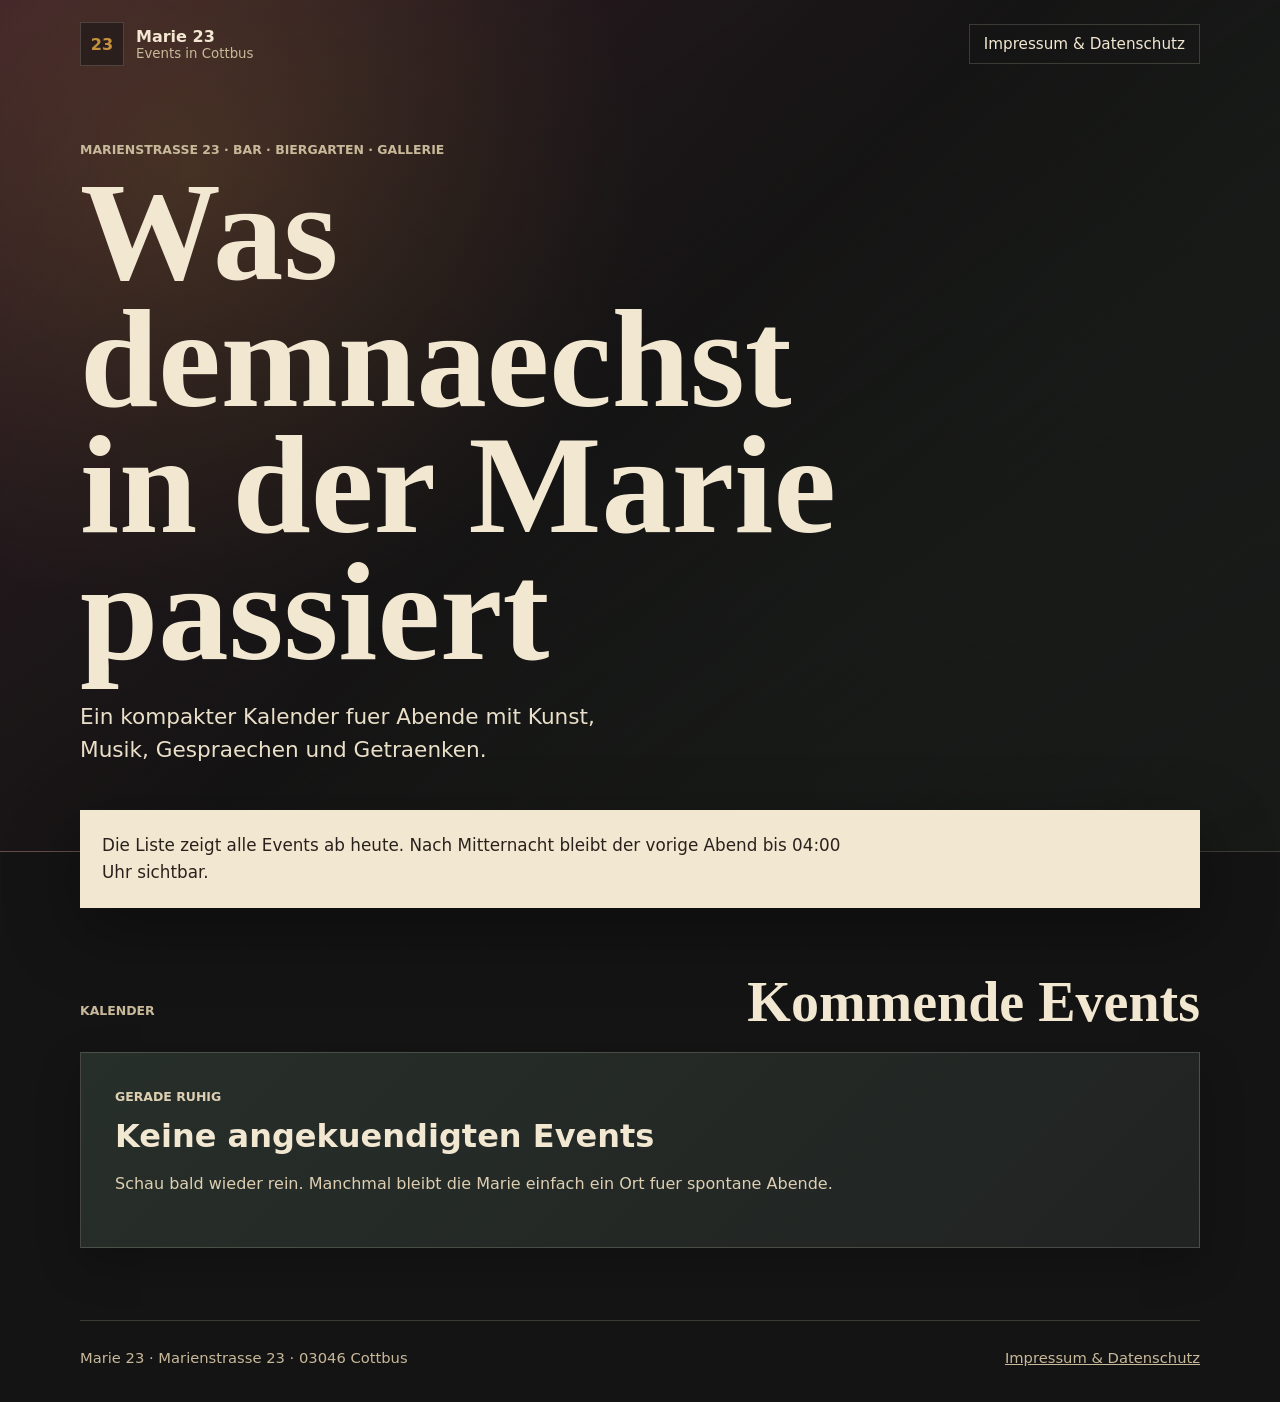
==== index.html @ bca24b2e "Add initial project files including HTML, CSS, JavaScript, and data structure for event management" ====
<!doctype html>
<html lang="de">
  <head>
    <meta charset="utf-8">
    <meta name="viewport" content="width=device-width, initial-scale=1">
    <meta name="description" content="Kommende Events in der Marie 23 in Cottbus.">
    <title>Marie 23 | Events</title>
    <link rel="stylesheet" href="src/styles.css">
    <script src="src/app.js" defer></script>
  </head>
  <body>
    <header class="site-header">
      <nav class="nav" aria-label="Hauptnavigation">
        <a class="brand" href="index.html" aria-label="Marie 23 Events">
          <span class="brand-mark">23</span>
          <span>
            <strong>Marie 23</strong>
            <small>Events in Cottbus</small>
          </span>
        </a>
        <a class="nav-link" href="impressum-datenschutz.html">Impressum & Datenschutz</a>
      </nav>

      <section class="hero" aria-labelledby="page-title">
        <div class="hero-content">
          <p class="eyebrow">Marienstrasse 23 · Bar · Biergarten · Gallerie</p>
          <h1 id="page-title">Was demnaechst in der Marie passiert</h1>
          <p>
            Ein kompakter Kalender fuer Abende mit Kunst, Musik, Gespraechen und Getraenken.
          </p>
        </div>
      </section>
    </header>

    <main class="page">
      <section class="intro" aria-label="Kurzinfo">
        <p>
          Die Liste zeigt alle Events ab heute. Nach Mitternacht bleibt der vorige Abend bis 04:00 Uhr sichtbar.
        </p>
      </section>

      <section class="events-section" aria-labelledby="events-title">
        <div class="section-heading">
          <p class="eyebrow">Kalender</p>
          <h2 id="events-title">Kommende Events</h2>
        </div>

        <div id="event-list" class="event-list" aria-live="polite">
          <p class="loading">Events werden geladen...</p>
        </div>
      </section>
    </main>

    <footer class="site-footer">
      <span>Marie 23 · Marienstrasse 23 · 03046 Cottbus</span>
      <a href="impressum-datenschutz.html">Impressum & Datenschutz</a>
    </footer>
  </body>
</html>
---- src/styles.css ----
:root {
  color-scheme: dark;
  --bg: #151414;
  --panel: #202322;
  --panel-soft: #28302b;
  --paper: #f2e8d2;
  --paper-muted: #c8b99a;
  --amber: #c6913e;
  --brick: #a84747;
  --green: #6f8d5c;
  --line: rgba(242, 232, 210, 0.18);
  --shadow: 0 22px 70px rgba(0, 0, 0, 0.35);
  font-family: Inter, ui-sans-serif, system-ui, -apple-system, BlinkMacSystemFont, "Segoe UI", sans-serif;
}

* {
  box-sizing: border-box;
}

body {
  min-width: 320px;
  margin: 0;
  color: var(--paper);
  background:
    linear-gradient(rgba(21, 20, 20, 0.78), rgba(21, 20, 20, 0.9)),
    repeating-linear-gradient(90deg, rgba(255, 255, 255, 0.03) 0 1px, transparent 1px 80px),
    var(--bg);
}

a {
  color: inherit;
}

.site-header {
  min-height: 74vh;
  background:
    linear-gradient(145deg, rgba(21, 20, 20, 0.1), rgba(21, 20, 20, 0.84)),
    radial-gradient(circle at 15% 20%, rgba(198, 145, 62, 0.26), transparent 28rem),
    linear-gradient(135deg, #3b1f2a 0%, #151414 48%, #213428 100%);
  border-bottom: 1px solid var(--line);
}

.site-header.compact {
  min-height: auto;
}

.nav {
  width: min(1120px, calc(100% - 32px));
  margin: 0 auto;
  padding: 22px 0;
  display: flex;
  align-items: center;
  justify-content: space-between;
  gap: 18px;
}

.brand {
  display: inline-flex;
  align-items: center;
  gap: 12px;
  text-decoration: none;
}

.brand-mark {
  width: 44px;
  height: 44px;
  display: grid;
  place-items: center;
  border: 1px solid var(--line);
  background: rgba(21, 20, 20, 0.52);
  color: var(--amber);
  font-weight: 800;
}

.brand strong,
.brand small {
  display: block;
}

.brand small,
.eyebrow,
.event-meta,
.site-footer {
  color: var(--paper-muted);
}

.nav-link {
  padding: 10px 14px;
  border: 1px solid var(--line);
  text-decoration: none;
  font-size: 0.95rem;
}

.nav-link:hover {
  border-color: rgba(198, 145, 62, 0.7);
}

.hero {
  width: min(1120px, calc(100% - 32px));
  min-height: calc(74vh - 89px);
  margin: 0 auto;
  display: flex;
  align-items: center;
}

.hero-content {
  max-width: 760px;
  padding: 54px 0 84px;
}

.eyebrow {
  margin: 0 0 12px;
  font-size: 0.78rem;
  font-weight: 800;
  letter-spacing: 0;
  text-transform: uppercase;
}

h1,
h2,
h3,
p {
  overflow-wrap: anywhere;
}

h1 {
  margin: 0;
  max-width: 12ch;
  font-family: Georgia, "Times New Roman", serif;
  font-size: clamp(3.25rem, 11vw, 8.8rem);
  line-height: 0.9;
  letter-spacing: 0;
}

.hero p:last-child {
  max-width: 540px;
  margin: 24px 0 0;
  color: #eadfc8;
  font-size: clamp(1.05rem, 2vw, 1.35rem);
  line-height: 1.55;
}

.page {
  width: min(1120px, calc(100% - 32px));
  margin: 0 auto;
}

.intro {
  margin: -42px 0 54px;
  padding: 22px;
  background: var(--paper);
  color: #2b211c;
  box-shadow: var(--shadow);
}

.intro p {
  max-width: 760px;
  margin: 0;
  font-size: 1.05rem;
  line-height: 1.6;
}

.events-section {
  padding: 12px 0 72px;
}

.section-heading {
  display: flex;
  align-items: end;
  justify-content: space-between;
  gap: 24px;
  margin-bottom: 22px;
}

h2 {
  margin: 0;
  font-family: Georgia, "Times New Roman", serif;
  font-size: clamp(2rem, 5vw, 3.5rem);
  line-height: 1;
}

.event-list {
  display: grid;
  gap: 14px;
}

.event-card,
.empty-state,
.legal-content {
  border: 1px solid var(--line);
  background: linear-gradient(135deg, rgba(40, 48, 43, 0.96), rgba(32, 35, 34, 0.96));
  box-shadow: 0 16px 40px rgba(0, 0, 0, 0.22);
}

.event-card {
  display: grid;
  grid-template-columns: 132px 1fr;
  min-height: 148px;
}

.event-date {
  padding: 20px;
  display: grid;
  align-content: center;
  gap: 6px;
  border-right: 1px solid var(--line);
  text-decoration: none;
}

.event-date span,
.event-date small {
  color: var(--paper-muted);
  font-weight: 700;
}

.event-date strong {
  color: var(--amber);
  font-size: 2rem;
}

.event-body {
  padding: 22px;
}

.event-meta {
  display: flex;
  flex-wrap: wrap;
  gap: 10px;
  align-items: center;
  margin-bottom: 12px;
  font-size: 0.86rem;
  font-weight: 800;
  text-transform: uppercase;
}

.status {
  padding: 4px 8px;
  background: rgba(111, 141, 92, 0.18);
  color: #b8d5a3;
}

.event-card.is-cancelled {
  opacity: 0.64;
}

.event-card.is-cancelled .status {
  background: rgba(157, 62, 47, 0.2);
  color: #f0a399;
}

.event-body h3,
.empty-state h3 {
  margin: 0;
  font-size: clamp(1.35rem, 3vw, 2rem);
  line-height: 1.12;
}

.event-title {
  display: flex;
  align-items: baseline;
  gap: 8px;
}

.admission-icon {
  position: relative;
  top: -0.08em;
  width: 19px;
  min-width: 19px;
  height: 16px;
  display: inline-grid;
  place-items: center;
  border: 1px solid rgba(242, 232, 210, 0.78);
  border-radius: 50%;
  color: var(--paper);
  background: rgba(242, 232, 210, 0.08);
  box-shadow:
    0 4px 0 -1px rgba(21, 20, 20, 0.95),
    0 4px 0 0 rgba(242, 232, 210, 0.72),
    0 8px 0 -1px rgba(21, 20, 20, 0.95),
    0 8px 0 0 rgba(242, 232, 210, 0.58);
  font-size: 0.58rem;
  font-weight: 900;
  line-height: 1;
}

.admission-icon::before,
.admission-icon::after {
  content: "";
  position: absolute;
  left: 2px;
  right: 2px;
  height: 7px;
  border: 1px solid rgba(242, 232, 210, 0.52);
  border-radius: 50%;
  background: rgba(21, 20, 20, 0.86);
}

.admission-icon::before {
  bottom: -4px;
}

.admission-icon::after {
  bottom: -8px;
}

.admission-icon:hover::before,
.admission-icon:focus-visible::before {
  content: attr(data-tooltip);
  left: 50%;
  right: auto;
  bottom: calc(100% + 12px);
  width: max-content;
  max-width: 180px;
  height: auto;
  padding: 6px 8px;
  border: 1px solid rgba(242, 232, 210, 0.24);
  border-radius: 2px;
  color: var(--paper);
  background: rgba(21, 20, 20, 0.96);
  box-shadow: 0 10px 24px rgba(0, 0, 0, 0.28);
  font-size: 0.72rem;
  font-weight: 700;
  line-height: 1.2;
  transform: translateX(-50%);
  z-index: 2;
}

.event-body p,
.empty-state p,
.legal-content p,
.legal-content dd {
  color: #decfb2;
  line-height: 1.65;
}

.event-body p {
  max-width: 740px;
  margin: 10px 0 0;
}

.empty-state {
  padding: 34px;
}

.error-state {
  border-color: rgba(157, 62, 47, 0.65);
}

.loading {
  color: var(--paper-muted);
}

.legal-page {
  padding: 48px 0 72px;
}

.legal-content {
  max-width: 860px;
  padding: clamp(24px, 5vw, 48px);
}

.legal-content h1 {
  max-width: 100%;
  margin-bottom: 34px;
  font-size: clamp(2.4rem, 7vw, 5rem);
}

.legal-content h2 {
  margin-top: 34px;
  font-size: 1.6rem;
}

.legal-content dl {
  display: grid;
  grid-template-columns: 130px 1fr;
  gap: 10px 18px;
}

.legal-content dt {
  color: var(--amber);
  font-weight: 800;
}

.legal-content dd {
  margin: 0;
}

.site-footer {
  width: min(1120px, calc(100% - 32px));
  margin: 0 auto;
  padding: 28px 0 36px;
  display: flex;
  flex-wrap: wrap;
  justify-content: space-between;
  gap: 16px;
  border-top: 1px solid var(--line);
  font-size: 0.92rem;
}

@media (max-width: 720px) {
  .nav {
    align-items: flex-start;
    flex-direction: column;
  }

  .site-header,
  .hero {
    min-height: auto;
  }

  .hero-content {
    padding: 56px 0 76px;
  }

  h1 {
    font-size: clamp(3rem, 18vw, 5.4rem);
  }

  .intro {
    margin-top: -28px;
  }

  .section-heading {
    align-items: flex-start;
    flex-direction: column;
  }

  .event-card {
    grid-template-columns: 1fr;
  }

  .event-date {
    grid-template-columns: auto auto 1fr;
    align-items: baseline;
    justify-content: start;
    border-right: 0;
    border-bottom: 1px solid var(--line);
  }

  .legal-content dl {
    grid-template-columns: 1fr;
  }
}
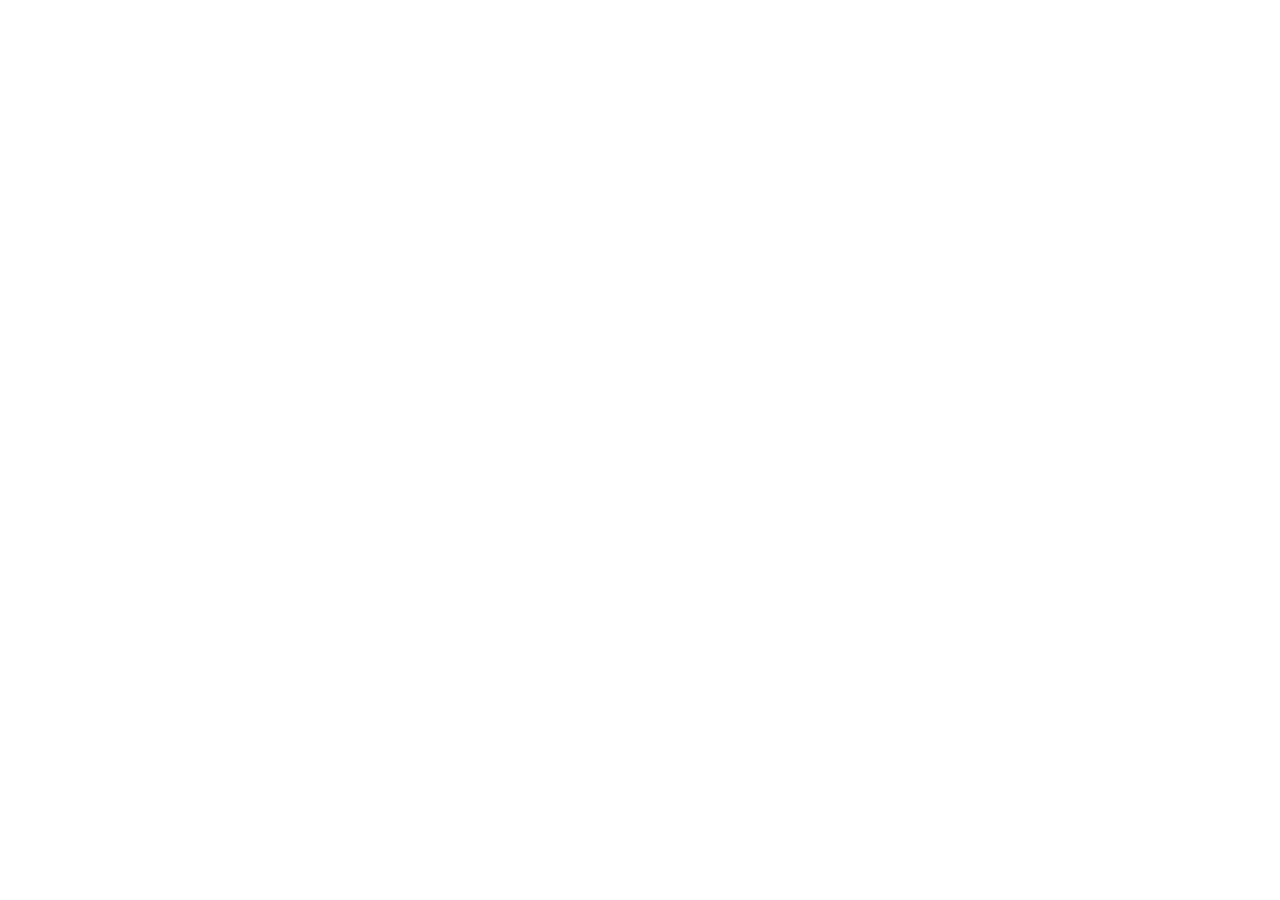
==== commit f8cc5c0e: "Update GitHub Pages setup and add preview functionality - Clarified that index.html is intentionally" ====
--- a/index.html
+++ b/index.html
@@ -3,57 +3,17 @@
   <head>
     <meta charset="utf-8">
     <meta name="viewport" content="width=device-width, initial-scale=1">
-    <meta name="description" content="Kommende Events in der Marie 23 in Cottbus.">
-    <title>Marie 23 | Events</title>
-    <link rel="stylesheet" href="src/styles.css">
-    <script src="src/app.js" defer></script>
+    <meta name="robots" content="noindex, nofollow">
+    <title></title>
+    <style>
+      html,
+      body {
+        min-width: 320px;
+        min-height: 100%;
+        margin: 0;
+        background: #fff;
+      }
+    </style>
   </head>
-  <body>
-    <header class="site-header">
-      <nav class="nav" aria-label="Hauptnavigation">
-        <a class="brand" href="index.html" aria-label="Marie 23 Events">
-          <span class="brand-mark">23</span>
-          <span>
-            <strong>Marie 23</strong>
-            <small>Events in Cottbus</small>
-          </span>
-        </a>
-        <a class="nav-link" href="impressum-datenschutz.html">Impressum & Datenschutz</a>
-      </nav>
-
-      <section class="hero" aria-labelledby="page-title">
-        <div class="hero-content">
-          <p class="eyebrow">Marienstrasse 23 · Bar · Biergarten · Gallerie</p>
-          <h1 id="page-title">Was demnaechst in der Marie passiert</h1>
-          <p>
-            Ein kompakter Kalender fuer Abende mit Kunst, Musik, Gespraechen und Getraenken.
-          </p>
-        </div>
-      </section>
-    </header>
-
-    <main class="page">
-      <section class="intro" aria-label="Kurzinfo">
-        <p>
-          Die Liste zeigt alle Events ab heute. Nach Mitternacht bleibt der vorige Abend bis 04:00 Uhr sichtbar.
-        </p>
-      </section>
-
-      <section class="events-section" aria-labelledby="events-title">
-        <div class="section-heading">
-          <p class="eyebrow">Kalender</p>
-          <h2 id="events-title">Kommende Events</h2>
-        </div>
-
-        <div id="event-list" class="event-list" aria-live="polite">
-          <p class="loading">Events werden geladen...</p>
-        </div>
-      </section>
-    </main>
-
-    <footer class="site-footer">
-      <span>Marie 23 · Marienstrasse 23 · 03046 Cottbus</span>
-      <a href="impressum-datenschutz.html">Impressum & Datenschutz</a>
-    </footer>
-  </body>
+  <body></body>
 </html>
